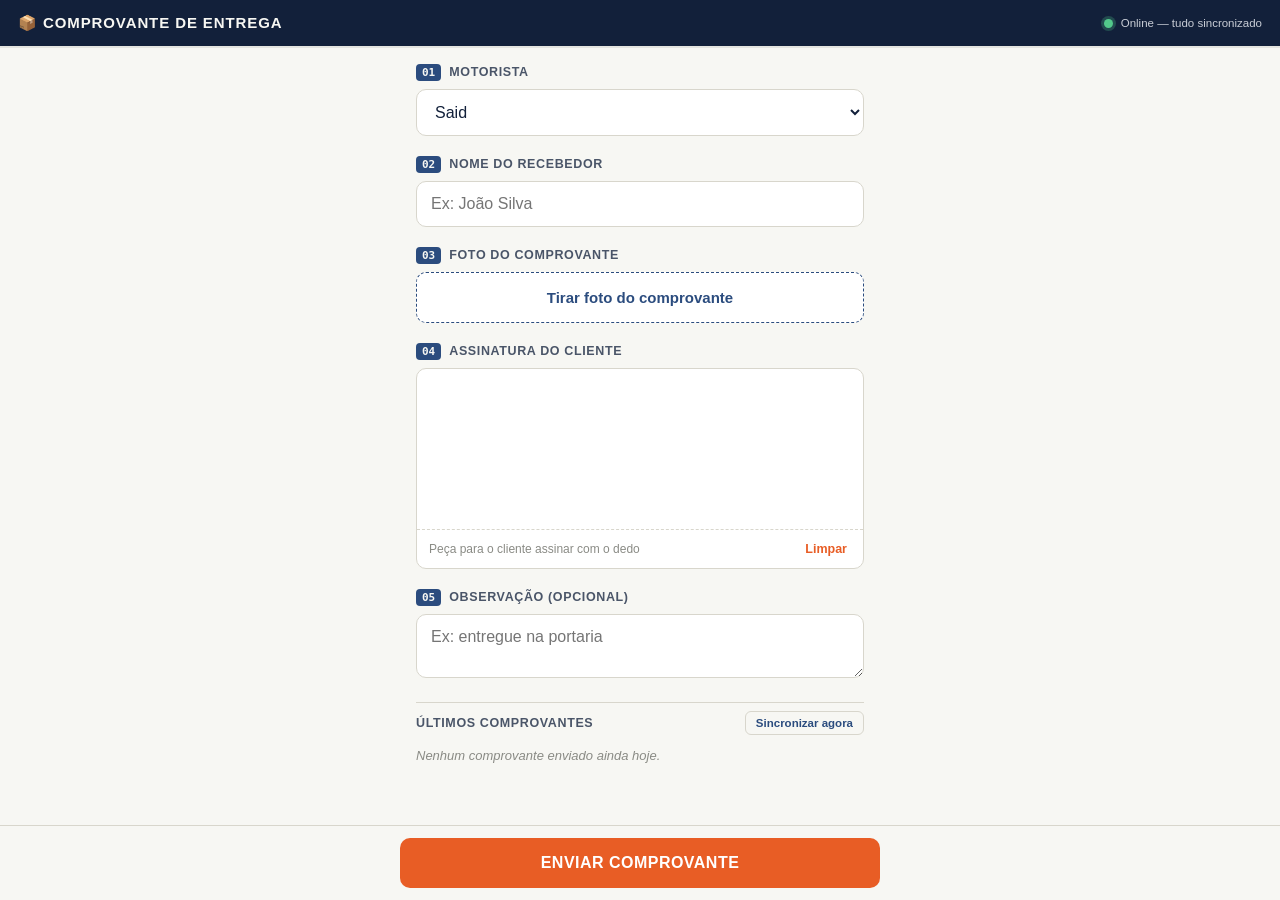
==== index.html @ 1a9b37f3 "Primeiro commit - projeto novo" ====
<!DOCTYPE html>
<html lang="pt-BR">
<head>
<meta charset="UTF-8">
<meta name="viewport" content="width=device-width, initial-scale=1, maximum-scale=1, viewport-fit=cover">
<meta name="theme-color" content="#12203A">
<title>Comprovante de Entrega</title>
<link rel="manifest" href="./manifest.json">
<link rel="apple-touch-icon" href="./icons/icon-192.png">
<meta name="apple-mobile-web-app-capable" content="yes">
<meta name="apple-mobile-web-app-status-bar-style" content="black-translucent">
<link rel="stylesheet" href="./styles.css">
</head>
<body>

<header class="topo">
  <h1>📦 Comprovante de Entrega</h1>
  <div class="status-wrap">
    <span id="statusDot" class="dot dot-offline"></span>
    <span id="statusTexto">Carregando…</span>
    <span id="badgePendentes" class="badge hidden">0</span>
  </div>
</header>

<main>
  <div id="aviso" class="aviso hidden"></div>

  <form id="formEntrega">
    <div class="campo">
      <div class="eyebrow"><span class="num">01</span><label for="motorista">Motorista</label></div>
      <select id="motorista" required></select>
    </div>

    <div class="campo">
      <div class="eyebrow"><span class="num">02</span><label for="recebedor">Nome do recebedor</label></div>
      <input type="text" id="recebedor" placeholder="Ex: João Silva" autocomplete="name" autocapitalize="words" required>
    </div>

    <div class="campo">
      <div class="eyebrow"><span class="num">03</span><label>Foto do comprovante</label></div>
      <input type="file" id="fotoInput" accept="image/*" capture="environment" class="hidden">
      <label for="fotoInput" class="btn-foto"><span id="fotoRotulo">Tirar foto do comprovante</span></label>
      <img id="fotoPreview" class="hidden" alt="Prévia da foto">
    </div>

    <div class="campo">
      <div class="eyebrow"><span class="num">04</span><label>Assinatura do cliente</label></div>
      <div class="assinatura-caixa">
        <canvas id="assinatura"></canvas>
        <div class="assinatura-rodape">
          <span>Peça para o cliente assinar com o dedo</span>
          <button type="button" id="limparAssinatura">Limpar</button>
        </div>
      </div>
    </div>

    <div class="campo">
      <div class="eyebrow"><span class="num">05</span><label for="observacao">Observação (opcional)</label></div>
      <textarea id="observacao" placeholder="Ex: entregue na portaria"></textarea>
    </div>
  </form>

  <div class="secao-historico">
    <div class="secao-historico-topo">
      <h2>Últimos comprovantes</h2>
      <button type="button" id="btnSincronizar">Sincronizar agora</button>
    </div>
    <div id="listaHistorico"></div>
  </div>
</main>

<div class="barra-envio">
  <button type="submit" form="formEntrega" class="btn-enviar">Enviar comprovante</button>
</div>

<script src="./app.js"></script>
</body>
</html>
---- styles.css ----
:root {
  --paper: #F7F7F3;
  --paper-dim: #EDECE4;
  --ink: #12203A;
  --ink-soft: #4A5568;
  --orange: #E85D25;
  --green: #1E8E5A;
  --steel: #2B4C7E;
  --line: #D8D6CC;
  --gray: #8A8B85;
  --radius: 10px;
}

* { box-sizing: border-box; }

html, body {
  margin: 0;
  padding: 0;
  background: var(--paper);
  color: var(--ink);
  font-family: -apple-system, BlinkMacSystemFont, "Segoe UI", Roboto, Helvetica, Arial, sans-serif;
  -webkit-tap-highlight-color: transparent;
}

body {
  padding-bottom: 96px; /* espaço pro botão fixo */
}

.topo {
  position: sticky;
  top: 0;
  z-index: 10;
  background: var(--ink);
  color: var(--paper);
  padding: 14px 18px;
  display: flex;
  align-items: center;
  justify-content: space-between;
  box-shadow: 0 2px 0 rgba(0,0,0,0.08);
}

.topo h1 {
  font-size: 15px;
  letter-spacing: 0.06em;
  text-transform: uppercase;
  font-weight: 800;
  margin: 0;
}

.status-wrap {
  display: flex;
  align-items: center;
  gap: 8px;
  position: relative;
}

.dot {
  width: 9px;
  height: 9px;
  border-radius: 50%;
  flex-shrink: 0;
}
.dot-online { background: #52C98B; box-shadow: 0 0 0 3px rgba(82,201,139,0.25); }
.dot-offline { background: var(--gray); }

#statusTexto {
  font-size: 11.5px;
  color: #C9CDD6;
  max-width: 150px;
  text-align: right;
  line-height: 1.3;
}

.badge {
  position: absolute;
  top: -10px;
  right: -10px;
  background: var(--orange);
  color: #fff;
  font-size: 10px;
  font-weight: 800;
  min-width: 16px;
  height: 16px;
  padding: 0 4px;
  border-radius: 8px;
  display: flex;
  align-items: center;
  justify-content: center;
}
.hidden { display: none !important; }

main {
  max-width: 480px;
  margin: 0 auto;
  padding: 18px 16px 8px;
}

.campo {
  margin-bottom: 20px;
}

.eyebrow {
  display: flex;
  align-items: baseline;
  gap: 8px;
  margin-bottom: 8px;
}

.eyebrow .num {
  font-family: ui-monospace, SFMono-Regular, Menlo, Consolas, monospace;
  font-size: 11px;
  font-weight: 700;
  color: var(--paper);
  background: var(--steel);
  padding: 2px 6px;
  border-radius: 4px;
}

.eyebrow label {
  font-size: 12.5px;
  font-weight: 700;
  text-transform: uppercase;
  letter-spacing: 0.05em;
  color: var(--ink-soft);
}

select, input[type="text"], input[type="number"], textarea {
  width: 100%;
  font-size: 16px; /* evita zoom automático no iOS */
  padding: 13px 14px;
  border: 1.5px solid var(--line);
  border-radius: var(--radius);
  background: #fff;
  color: var(--ink);
  font-family: inherit;
}

select:focus, input:focus, textarea:focus {
  outline: none;
  border-color: var(--steel);
}

textarea { resize: vertical; min-height: 64px; }

.btn-foto {
  display: flex;
  align-items: center;
  justify-content: center;
  gap: 8px;
  width: 100%;
  padding: 16px;
  border: 1.5px dashed var(--steel);
  border-radius: var(--radius);
  background: #fff;
  color: var(--steel);
  font-size: 15px;
  font-weight: 700;
  cursor: pointer;
}

#fotoPreview {
  width: 100%;
  max-height: 220px;
  object-fit: cover;
  border-radius: var(--radius);
  margin-top: 10px;
  border: 1.5px solid var(--line);
}

.assinatura-caixa {
  border: 1.5px solid var(--line);
  border-radius: var(--radius);
  background: #fff;
  overflow: hidden;
}

#assinatura {
  width: 100%;
  height: 160px;
  display: block;
  touch-action: none;
}

.assinatura-rodape {
  display: flex;
  justify-content: space-between;
  align-items: center;
  padding: 8px 12px;
  border-top: 1px dashed var(--line);
  font-size: 12px;
  color: var(--gray);
}

.assinatura-rodape button {
  background: none;
  border: none;
  color: var(--orange);
  font-weight: 700;
  font-size: 12.5px;
  cursor: pointer;
  padding: 4px;
}

.aviso {
  background: #FDEDE7;
  border: 1.5px solid var(--orange);
  color: #8A3010;
  padding: 10px 12px;
  border-radius: var(--radius);
  font-size: 13.5px;
  margin-bottom: 16px;
}

.barra-envio {
  position: fixed;
  bottom: 0;
  left: 0;
  right: 0;
  background: var(--paper);
  border-top: 1px solid var(--line);
  padding: 12px 16px calc(12px + env(safe-area-inset-bottom));
  z-index: 10;
}

.btn-enviar {
  width: 100%;
  max-width: 480px;
  margin: 0 auto;
  display: block;
  background: var(--orange);
  color: #fff;
  border: none;
  padding: 16px;
  border-radius: var(--radius);
  font-size: 16px;
  font-weight: 800;
  letter-spacing: 0.03em;
  text-transform: uppercase;
  cursor: pointer;
}
.btn-enviar:active { transform: scale(0.99); }

.secao-historico {
  margin-top: 8px;
  padding-top: 8px;
  border-top: 1px solid var(--line);
}

.secao-historico-topo {
  display: flex;
  justify-content: space-between;
  align-items: center;
  margin-bottom: 10px;
}

.secao-historico-topo h2 {
  font-size: 12.5px;
  text-transform: uppercase;
  letter-spacing: 0.05em;
  color: var(--ink-soft);
  margin: 0;
}

.secao-historico-topo button {
  background: none;
  border: 1px solid var(--line);
  border-radius: 6px;
  padding: 5px 10px;
  font-size: 11.5px;
  color: var(--steel);
  font-weight: 700;
  cursor: pointer;
}

.vazio {
  color: var(--gray);
  font-size: 13px;
  font-style: italic;
}

.item-historico {
  display: flex;
  justify-content: space-between;
  align-items: center;
  padding: 10px 0;
  border-bottom: 1px dashed var(--line);
}

.item-recebedor {
  font-weight: 700;
  font-size: 13.5px;
  display: block;
}

.item-meta {
  font-size: 11.5px;
  color: var(--gray);
}

.carimbo {
  font-size: 10px;
  font-weight: 800;
  letter-spacing: 0.06em;
  padding: 4px 8px;
  border-radius: 4px;
  border: 2px solid;
  transform: rotate(-4deg);
  white-space: nowrap;
}

.carimbo-ok {
  color: var(--green);
  border-color: var(--green);
}

.carimbo-pendente {
  color: var(--orange);
  border-color: var(--orange);
  border-style: dashed;
}
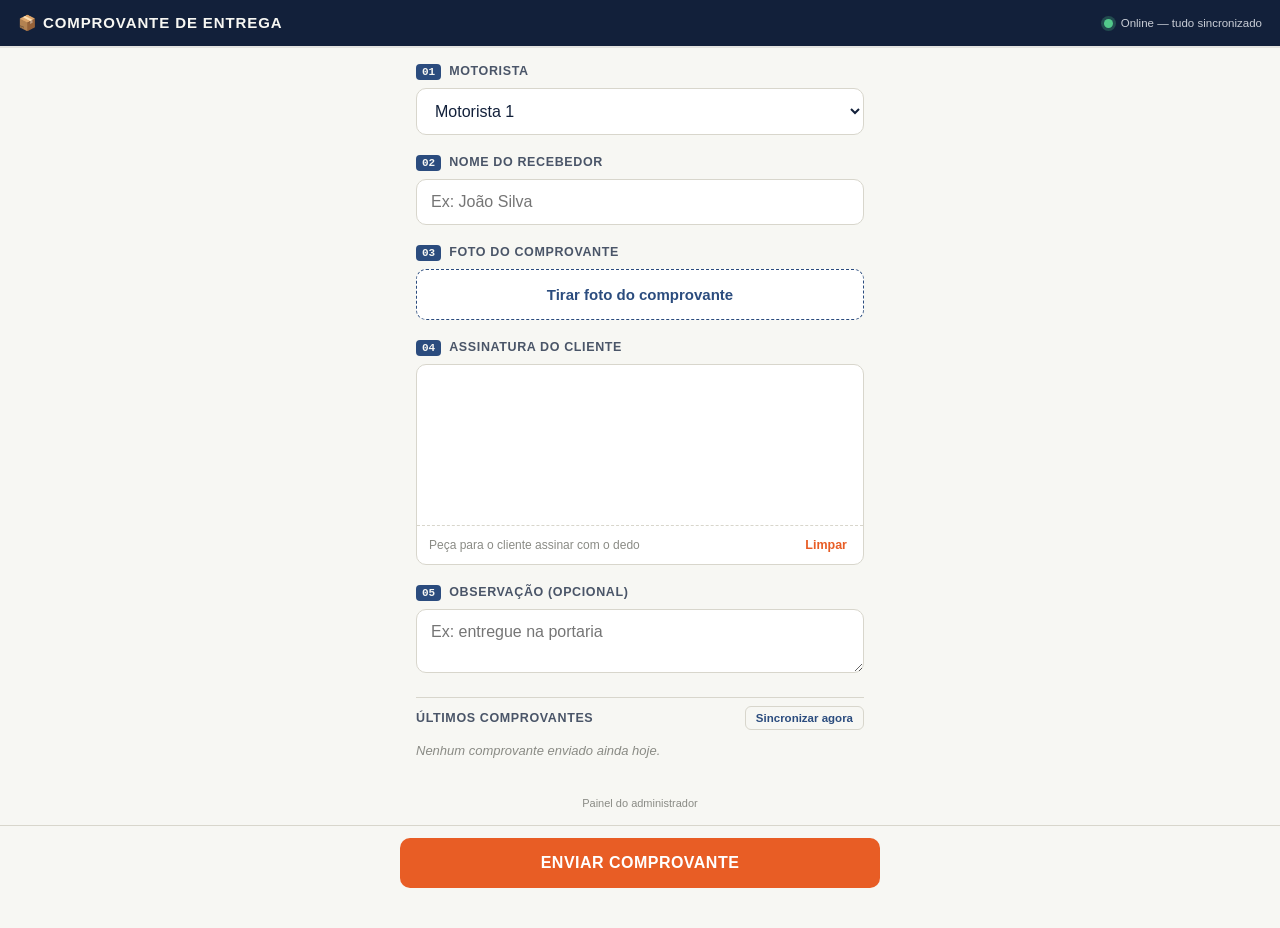
==== commit 222ecc30: "Atualizando todos os arquivos do projeto" ====
--- a/index.html
+++ b/index.html
@@ -67,12 +67,17 @@
     </div>
     <div id="listaHistorico"></div>
   </div>
+
+  <footer class="rodape-discreto">
+    <a href="./admin.html" target="_blank" rel="noopener">Painel do administrador</a>
+  </footer>
 </main>
 
 <div class="barra-envio">
   <button type="submit" form="formEntrega" class="btn-enviar">Enviar comprovante</button>
 </div>
 
+<script src="./config.js"></script>
 <script src="./app.js"></script>
 </body>
 </html>
--- a/styles.css
+++ b/styles.css
@@ -318,3 +318,14 @@
   border-color: var(--orange);
   border-style: dashed;
 }
+
+.rodape-discreto {
+  text-align: center;
+  padding: 22px 0 8px;
+}
+.rodape-discreto a {
+  color: var(--gray);
+  font-size: 11px;
+  text-decoration: none;
+}
+.rodape-discreto a:hover { text-decoration: underline; }
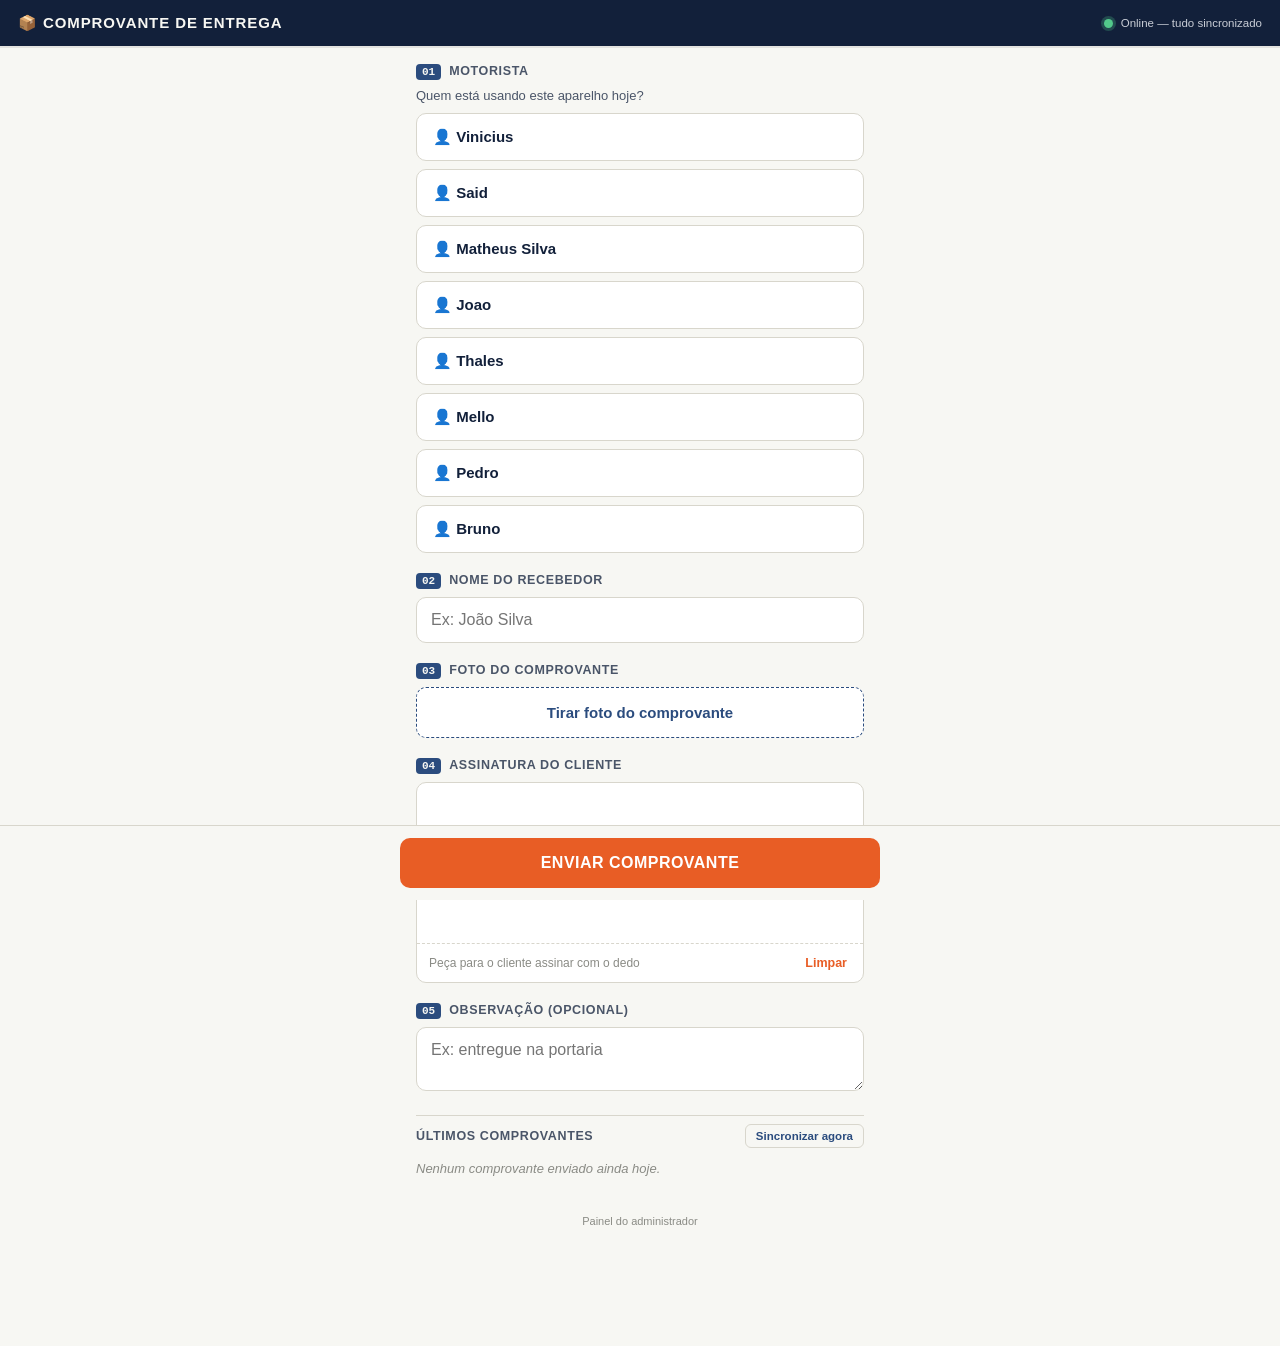
==== commit b02a8770: "Atualizando todos os arquivos do projeto" ====
--- a/index.html
+++ b/index.html
@@ -27,8 +27,17 @@
 
   <form id="formEntrega">
     <div class="campo">
-      <div class="eyebrow"><span class="num">01</span><label for="motorista">Motorista</label></div>
-      <select id="motorista" required></select>
+      <div class="eyebrow"><span class="num">01</span><label>Motorista</label></div>
+
+      <div id="motoristaAtual" class="motorista-atual hidden">
+        <span id="motoristaAtualNome"></span>
+        <button type="button" id="trocarMotorista">Trocar</button>
+      </div>
+
+      <div id="motoristaEscolha" class="motorista-escolha">
+        <p class="motorista-escolha-texto">Quem está usando este aparelho hoje?</p>
+        <div id="listaMotoristas" class="lista-motoristas"></div>
+      </div>
     </div>
 
     <div class="campo">
--- a/styles.css
+++ b/styles.css
@@ -329,3 +329,59 @@
   text-decoration: none;
 }
 .rodape-discreto a:hover { text-decoration: underline; }
+
+/* --- seletor de motorista com memória --- */
+.motorista-atual {
+  display: flex;
+  align-items: center;
+  justify-content: space-between;
+  gap: 10px;
+  background: #fff;
+  border: 1.5px solid var(--line);
+  border-radius: var(--radius);
+  padding: 13px 14px;
+}
+.motorista-atual span {
+  font-weight: 700;
+  font-size: 15px;
+}
+.motorista-atual span::before { content: "👤 "; }
+
+#trocarMotorista {
+  background: none;
+  border: none;
+  color: var(--steel);
+  font-weight: 700;
+  font-size: 12.5px;
+  text-decoration: underline;
+  cursor: pointer;
+  padding: 4px;
+  flex-shrink: 0;
+}
+
+.motorista-escolha-texto {
+  font-size: 13px;
+  color: var(--ink-soft);
+  margin: 0 0 10px;
+}
+
+.lista-motoristas {
+  display: flex;
+  flex-direction: column;
+  gap: 8px;
+}
+
+.botao-motorista {
+  width: 100%;
+  text-align: left;
+  padding: 14px 16px;
+  border: 1.5px solid var(--line);
+  border-radius: var(--radius);
+  background: #fff;
+  font-size: 15px;
+  font-weight: 700;
+  color: var(--ink);
+  cursor: pointer;
+}
+.botao-motorista::before { content: "👤  "; }
+.botao-motorista:active { background: var(--paper-dim); border-color: var(--steel); }
